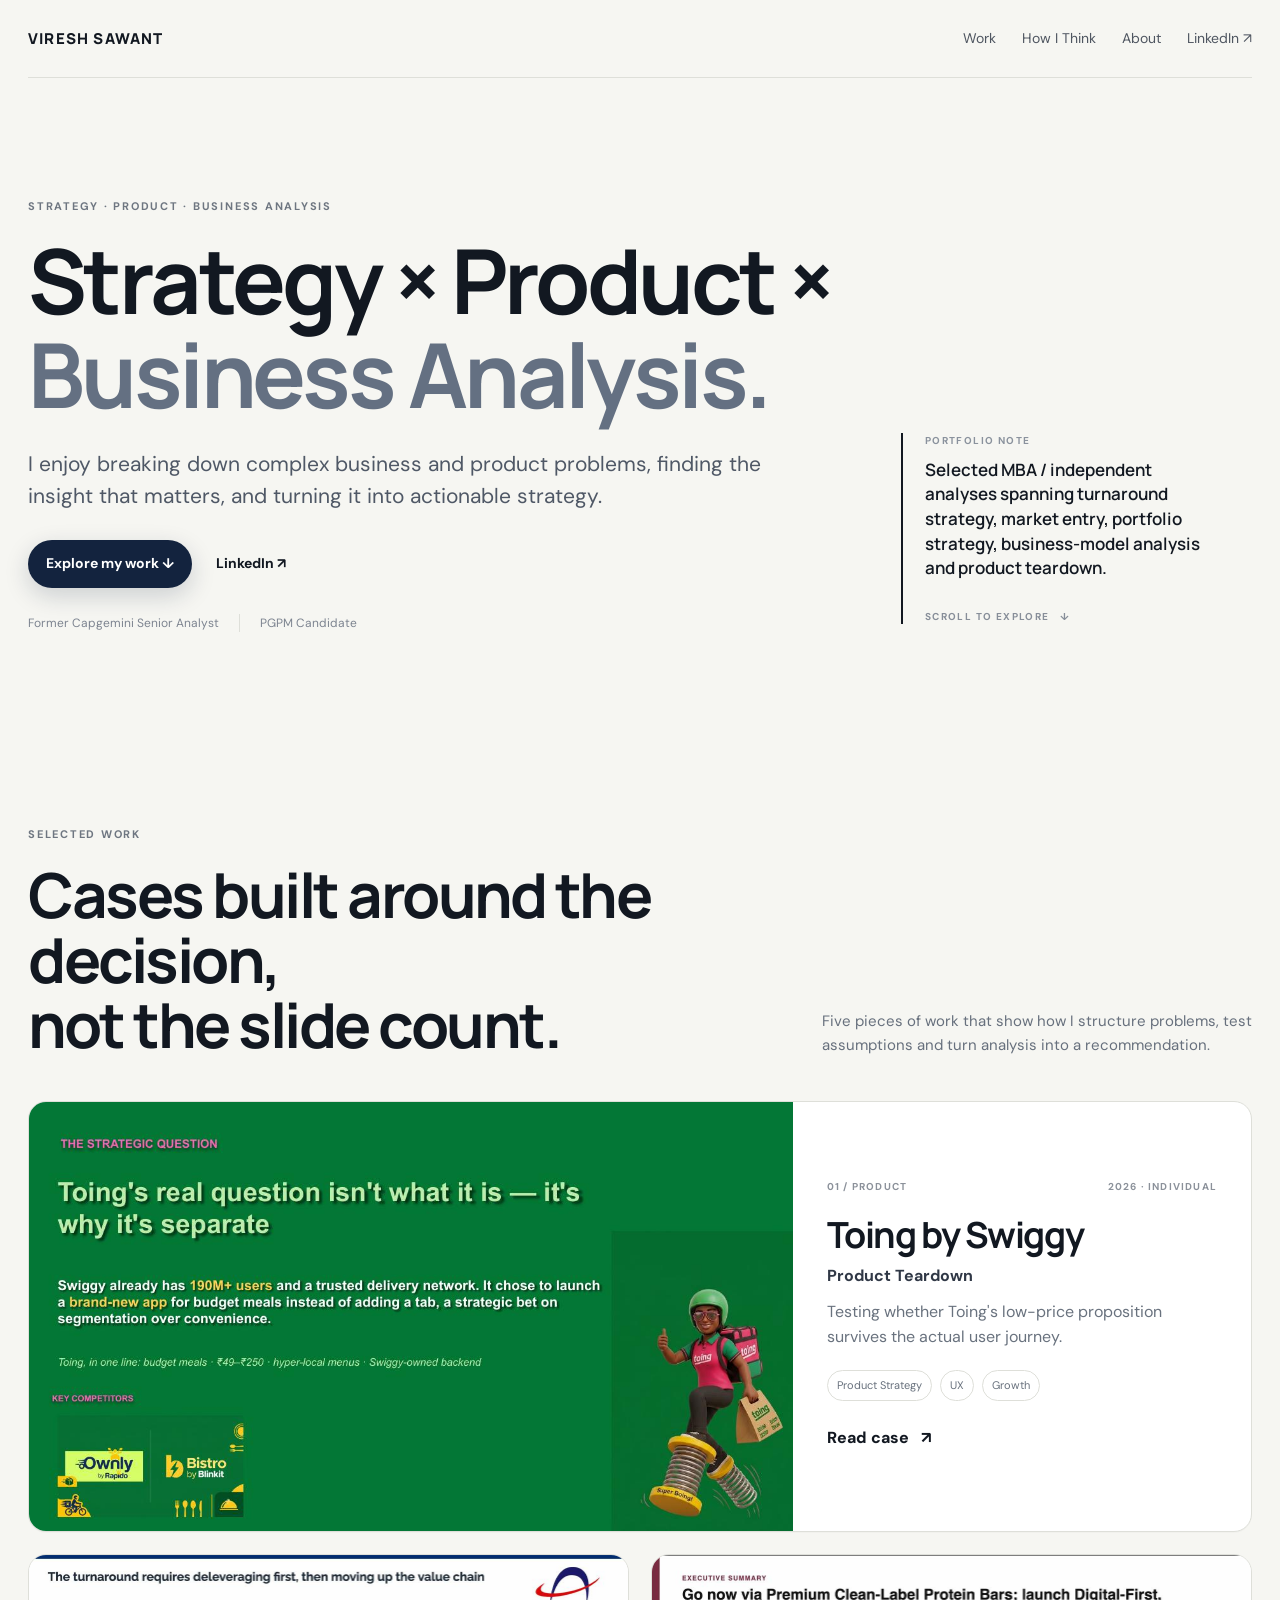
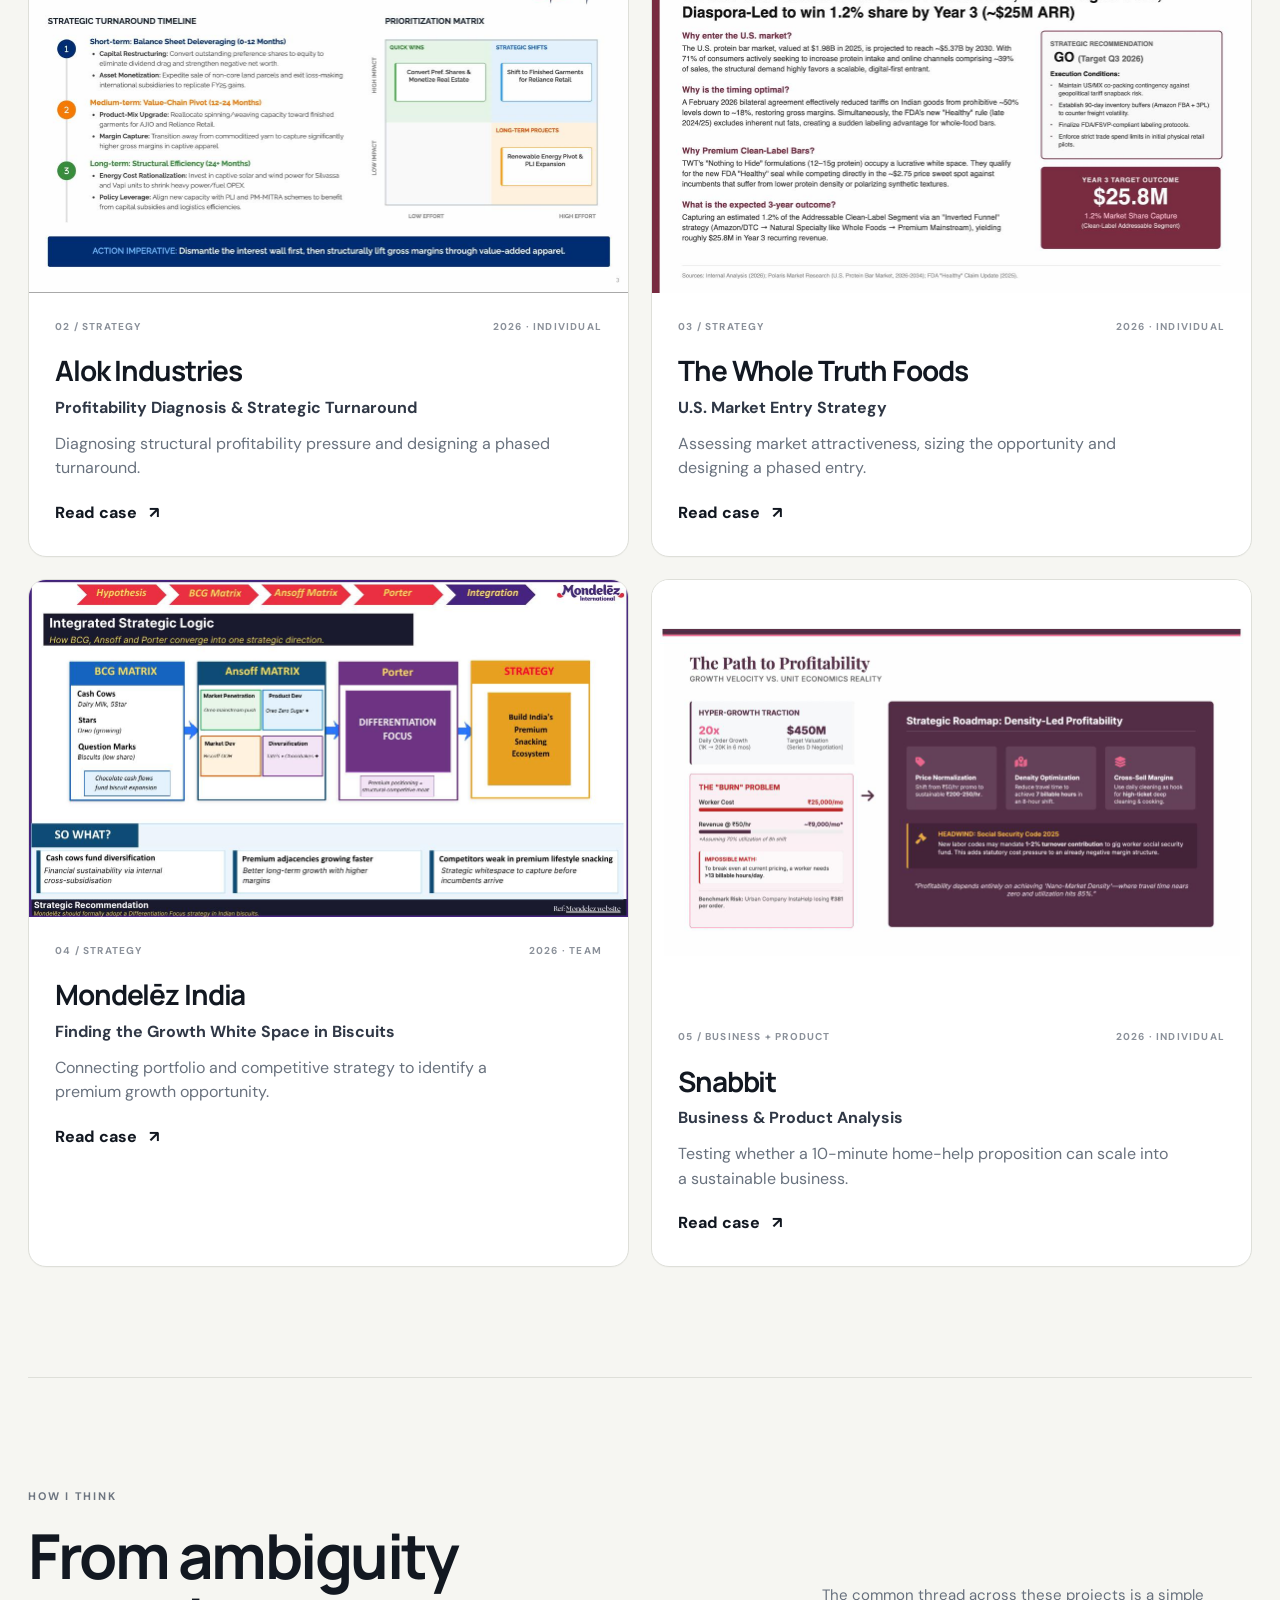
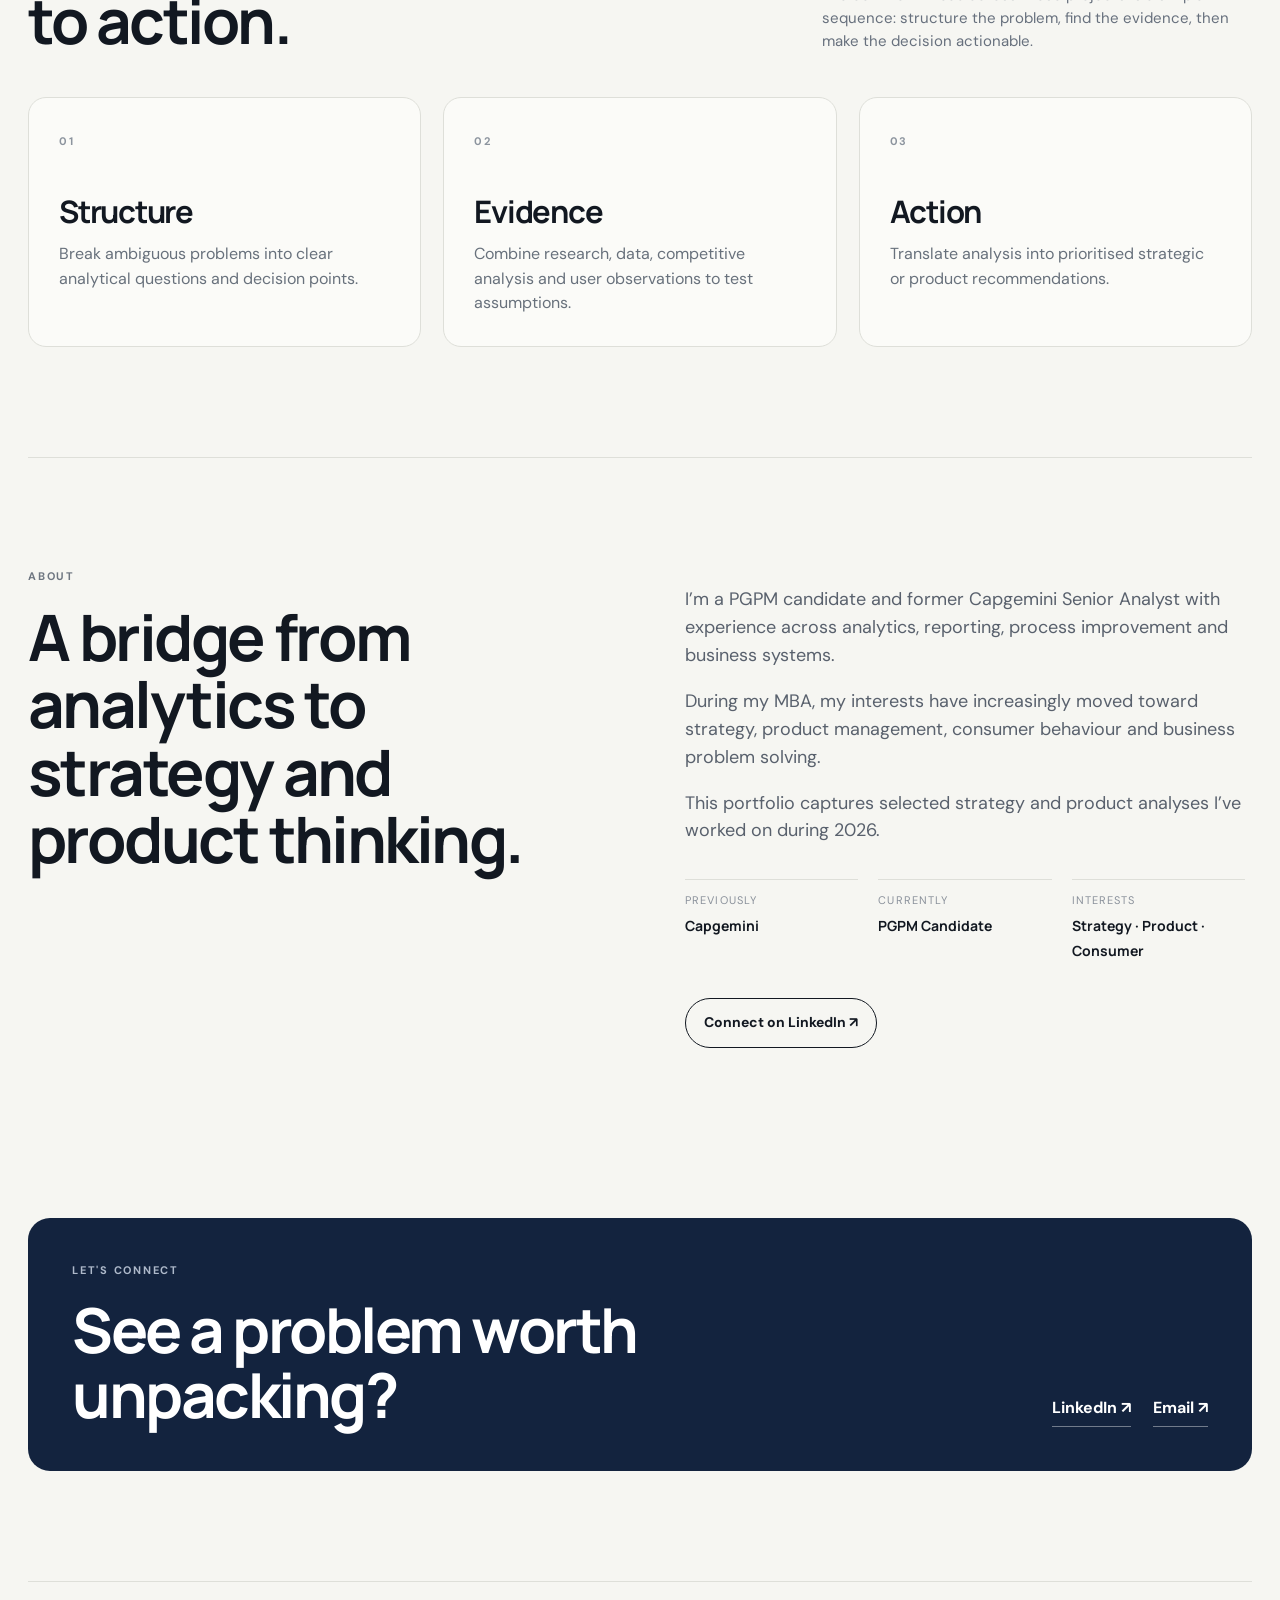
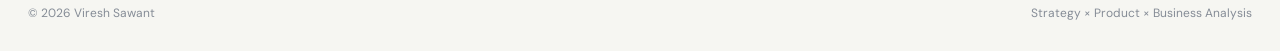
==== index.html @ a6299084 "Add files via upload Add portfolio website" ====
<!doctype html>
<html lang="en">
<head>
  <meta charset="utf-8" />
  <meta name="viewport" content="width=device-width, initial-scale=1" />
  <meta name="description" content="Strategy, product and business analysis portfolio of Viresh Sawant — former Capgemini Senior Analyst and PGPM candidate." />
  <meta name="theme-color" content="#101827" />
  <title>Viresh Sawant | Strategy × Product</title>
  <link rel="preconnect" href="https://fonts.googleapis.com">
  <link rel="preconnect" href="https://fonts.gstatic.com" crossorigin>
  <link href="https://fonts.googleapis.com/css2?family=DM+Sans:wght@400;500;600;700&family=Manrope:wght@500;600;700;800&display=swap" rel="stylesheet">
  <link rel="stylesheet" href="style.css" />
</head>
<body>
  <div class="site-shell">
    <header class="nav">
      <a class="brand" href="#top" aria-label="Viresh Sawant home">VIRESH SAWANT</a>
      <nav class="nav-links" aria-label="Primary navigation">
        <a href="#work">Work</a>
        <a href="#approach">How I Think</a>
        <a href="#about">About</a>
        <a href="https://www.linkedin.com/in/vireshsawant01/" target="_blank" rel="noreferrer">LinkedIn ↗</a>
      </nav>
      <button class="nav-menu" aria-label="Open menu" aria-expanded="false">☰</button>
    </header>

    <main id="top">
      <section class="hero section">
        <div class="hero-copy reveal">
          <p class="eyebrow">STRATEGY · PRODUCT · BUSINESS ANALYSIS</p>
          <h1>Strategy × Product ×<br><span>Business Analysis.</span></h1>
          <p class="lede">I enjoy breaking down complex business and product problems, finding the insight that matters, and turning it into actionable strategy.</p>
          <div class="hero-actions">
            <a class="btn btn-primary" href="#work">Explore my work ↓</a>
            <a class="text-link" href="https://www.linkedin.com/in/vireshsawant01/" target="_blank" rel="noreferrer">LinkedIn ↗</a>
          </div>
          <div class="hero-meta">
            <span>Former Capgemini Senior Analyst</span>
            <span>PGPM Candidate</span>
          </div>
        </div>
        <div class="hero-note reveal">
          <div class="note-label">PORTFOLIO NOTE</div>
          <p>Selected MBA / independent analyses spanning turnaround strategy, market entry, portfolio strategy, business-model analysis and product teardown.</p>
          <div class="scroll-cue">SCROLL TO EXPLORE <span>↓</span></div>
        </div>
      </section>

      <section id="work" class="section work-section">
        <div class="section-head reveal">
          <div>
            <p class="eyebrow">SELECTED WORK</p>
            <h2>Cases built around the decision,<br>not the slide count.</h2>
          </div>
          <p class="section-intro">Five pieces of work that show how I structure problems, test assumptions and turn analysis into a recommendation.</p>
        </div>

        <div class="featured-card project-card reveal" data-project="toing">
          <div class="project-image-wrap accent-green">
            <img src="assets/toing-2.jpg" alt="Toing by Swiggy strategic question slide" loading="lazy" />
          </div>
          <div class="project-info">
            <div class="project-topline"><span>01 / PRODUCT</span><span>2026 · INDIVIDUAL</span></div>
            <h3>Toing by Swiggy</h3>
            <p class="project-title">Product Teardown</p>
            <p class="project-desc">Testing whether Toing's low-price proposition survives the actual user journey.</p>
            <div class="chips"><span>Product Strategy</span><span>UX</span><span>Growth</span></div>
            <button class="arrow-link project-open">Read case <span>↗</span></button>
          </div>
        </div>

        <div class="project-grid">
          <article class="project-card reveal" data-project="alok">
            <div class="project-image-wrap accent-blue"><img src="assets/alok-turnaround-4.jpg" alt="Alok Industries turnaround roadmap" loading="lazy" /></div>
            <div class="project-info compact">
              <div class="project-topline"><span>02 / STRATEGY</span><span>2026 · INDIVIDUAL</span></div>
              <h3>Alok Industries</h3>
              <p class="project-title">Profitability Diagnosis &amp; Strategic Turnaround</p>
              <p class="project-desc">Diagnosing structural profitability pressure and designing a phased turnaround.</p>
              <button class="arrow-link project-open">Read case <span>↗</span></button>
            </div>
          </article>

          <article class="project-card reveal" data-project="twt">
            <div class="project-image-wrap accent-burgundy"><img src="assets/twt-exec-2.jpg" alt="The Whole Truth Foods U.S. market entry executive summary" loading="lazy" /></div>
            <div class="project-info compact">
              <div class="project-topline"><span>03 / STRATEGY</span><span>2026 · INDIVIDUAL</span></div>
              <h3>The Whole Truth Foods</h3>
              <p class="project-title">U.S. Market Entry Strategy</p>
              <p class="project-desc">Assessing market attractiveness, sizing the opportunity and designing a phased entry.</p>
              <button class="arrow-link project-open">Read case <span>↗</span></button>
            </div>
          </article>

          <article class="project-card reveal" data-project="mondelez">
            <div class="project-image-wrap accent-purple"><img src="assets/mondelez-6.jpg" alt="Mondelēz India integrated strategic logic" loading="lazy" /></div>
            <div class="project-info compact">
              <div class="project-topline"><span>04 / STRATEGY</span><span>2026 · TEAM</span></div>
              <h3>Mondelēz India</h3>
              <p class="project-title">Finding the Growth White Space in Biscuits</p>
              <p class="project-desc">Connecting portfolio and competitive strategy to identify a premium growth opportunity.</p>
              <button class="arrow-link project-open">Read case <span>↗</span></button>
            </div>
          </article>

          <article class="project-card reveal" data-project="snabbit">
            <div class="project-image-wrap accent-plum"><img src="assets/snabbit-7.jpg" alt="Snabbit path to profitability" loading="lazy" /></div>
            <div class="project-info compact">
              <div class="project-topline"><span>05 / BUSINESS + PRODUCT</span><span>2026 · INDIVIDUAL</span></div>
              <h3>Snabbit</h3>
              <p class="project-title">Business &amp; Product Analysis</p>
              <p class="project-desc">Testing whether a 10-minute home-help proposition can scale into a sustainable business.</p>
              <button class="arrow-link project-open">Read case <span>↗</span></button>
            </div>
          </article>
        </div>
      </section>

      <section id="approach" class="section approach-section">
        <div class="section-head reveal">
          <div>
            <p class="eyebrow">HOW I THINK</p>
            <h2>From ambiguity<br>to action.</h2>
          </div>
          <p class="section-intro">The common thread across these projects is a simple sequence: structure the problem, find the evidence, then make the decision actionable.</p>
        </div>
        <div class="approach-grid">
          <div class="approach-card reveal"><span>01</span><h3>Structure</h3><p>Break ambiguous problems into clear analytical questions and decision points.</p></div>
          <div class="approach-card reveal"><span>02</span><h3>Evidence</h3><p>Combine research, data, competitive analysis and user observations to test assumptions.</p></div>
          <div class="approach-card reveal"><span>03</span><h3>Action</h3><p>Translate analysis into prioritised strategic or product recommendations.</p></div>
        </div>
      </section>

      <section id="about" class="section about-section">
        <div class="about-grid">
          <div class="about-title reveal"><p class="eyebrow">ABOUT</p><h2>A bridge from analytics to strategy and product thinking.</h2></div>
          <div class="about-copy reveal">
            <p>I’m a PGPM candidate and former Capgemini Senior Analyst with experience across analytics, reporting, process improvement and business systems.</p>
            <p>During my MBA, my interests have increasingly moved toward strategy, product management, consumer behaviour and business problem solving.</p>
            <p>This portfolio captures selected strategy and product analyses I’ve worked on during 2026.</p>
            <div class="about-facts">
              <div><span>Previously</span><strong>Capgemini</strong></div>
              <div><span>Currently</span><strong>PGPM Candidate</strong></div>
              <div><span>Interests</span><strong>Strategy · Product · Consumer</strong></div>
            </div>
            <a class="btn btn-outline" href="https://www.linkedin.com/in/vireshsawant01/" target="_blank" rel="noreferrer">Connect on LinkedIn ↗</a>
          </div>
        </div>
      </section>

      <section class="section contact-section">
        <div class="contact-panel reveal">
          <div>
            <p class="eyebrow">LET'S CONNECT</p>
            <h2>See a problem worth unpacking?</h2>
          </div>
          <div class="contact-links">
            <a href="https://www.linkedin.com/in/vireshsawant01/" target="_blank" rel="noreferrer">LinkedIn ↗</a>
            <a href="mailto:vireshsawant01@gmail.com">Email ↗</a>
          </div>
        </div>
      </section>
    </main>

    <footer class="footer">
      <div>© 2026 Viresh Sawant</div>
      <div>Strategy × Product × Business Analysis</div>
    </footer>
  </div>

  <div class="modal" id="case-modal" aria-hidden="true">
    <div class="modal-backdrop"></div>
    <div class="modal-panel" role="dialog" aria-modal="true" aria-labelledby="modal-title">
      <button class="modal-close" aria-label="Close case study">×</button>
      <div id="modal-content"></div>
    </div>
  </div>

  <script src="script.js"></script>
</body>
</html>
---- style.css ----
:root{
  --bg:#f6f6f2;
  --ink:#121821;
  --muted:#6b7280;
  --line:#dedfd9;
  --card:#ffffff;
  --navy:#13233e;
  --green:#087a43;
  --blue:#163e78;
  --burgundy:#76263e;
  --purple:#5a3c86;
  --plum:#5c2c48;
  --shadow:0 16px 40px rgba(17,24,39,.08);
}
*{box-sizing:border-box}
html{scroll-behavior:smooth}
body{margin:0;background:var(--bg);color:var(--ink);font-family:'DM Sans',system-ui,sans-serif;line-height:1.55}
body.modal-open{overflow:hidden}
a{color:inherit;text-decoration:none}
button{font:inherit}
.site-shell{max-width:1320px;margin:0 auto;padding:0 28px}
.nav{height:78px;display:flex;align-items:center;justify-content:space-between;border-bottom:1px solid var(--line);position:sticky;top:0;background:rgba(246,246,242,.94);backdrop-filter:blur(12px);z-index:20}
.brand{font:800 15px/1 'Manrope',sans-serif;letter-spacing:.08em}
.nav-links{display:flex;gap:26px;font-size:14px;color:#4f5661}
.nav-links a:hover{color:var(--ink)}
.nav-menu{display:none;border:0;background:transparent;font-size:24px}
.section{padding:110px 0}
.hero{min-height:620px;display:grid;grid-template-columns:1.6fr .7fr;gap:70px;align-items:end;padding-top:120px}
.eyebrow{font-size:11px;font-weight:700;letter-spacing:.16em;color:#6e7681;margin:0 0 18px}
h1,h2,h3{font-family:'Manrope',sans-serif;letter-spacing:-.04em;line-height:1.05;margin:0}
h1{font-size:clamp(52px,7vw,96px);max-width:980px}
h1 span{color:#647082}
.lede{font-size:21px;line-height:1.5;max-width:760px;margin:28px 0 28px;color:#4f5866}
.hero-actions{display:flex;align-items:center;gap:24px}
.btn{display:inline-flex;align-items:center;justify-content:center;padding:13px 18px;border-radius:999px;font-weight:700;font-size:14px;transition:transform .2s ease,box-shadow .2s ease,background .2s ease}
.btn:hover{transform:translateY(-2px)}
.btn-primary{background:var(--navy);color:#fff;box-shadow:0 8px 24px rgba(19,35,62,.18)}
.btn-outline{border:1px solid var(--ink);background:transparent}
.text-link{font-weight:700;font-size:14px}
.hero-meta{display:flex;gap:20px;flex-wrap:wrap;margin-top:26px;font-size:12px;color:#7d8490}
.hero-meta span{padding-right:20px;border-right:1px solid var(--line)}
.hero-meta span:last-child{border-right:0}
.hero-note{border-left:2px solid var(--ink);padding-left:22px;align-self:end;max-width:310px;margin-bottom:8px}
.note-label{font-size:10px;letter-spacing:.14em;font-weight:700;color:#8a929d}
.hero-note p{font-family:'Manrope',sans-serif;font-weight:600;font-size:17px;line-height:1.45;margin:9px 0 28px}
.scroll-cue{font-size:10px;letter-spacing:.14em;color:#878e99;font-weight:700}
.scroll-cue span{margin-left:7px}
.section-head{display:flex;align-items:flex-end;justify-content:space-between;gap:60px;margin-bottom:44px}
.section-head h2{font-size:clamp(38px,5vw,62px)}
.section-intro{max-width:430px;color:#67707d;margin:0;font-size:15px}
.project-card{background:var(--card);border:1px solid var(--line);border-radius:18px;overflow:hidden;box-shadow:0 1px 0 rgba(0,0,0,.02);transition:transform .25s ease,box-shadow .25s ease,border-color .25s ease;cursor:pointer}
.project-card:hover{transform:translateY(-5px);box-shadow:var(--shadow);border-color:#ccd0cb}
.featured-card{display:grid;grid-template-columns:1.25fr .75fr;margin-bottom:22px}
.project-image-wrap{min-height:360px;background:#ddd;overflow:hidden}
.project-image-wrap img{width:100%;height:100%;object-fit:cover;display:block;transition:transform .5s ease}
.project-card:hover img{transform:scale(1.015)}
.accent-green{background:#087a43}.accent-blue{background:#163e78}.accent-burgundy{background:#76263e}.accent-purple{background:#5a3c86}.accent-plum{background:#5c2c48}
.project-info{padding:34px 34px 38px;display:flex;flex-direction:column;justify-content:center}
.project-info.compact{padding:26px 26px 30px}
.project-topline{display:flex;justify-content:space-between;gap:12px;color:#8b919a;font-size:10px;font-weight:700;letter-spacing:.12em;margin-bottom:22px}
.project-info h3{font-size:36px}
.project-title{font-weight:700;margin:10px 0 11px;color:#303846}
.project-desc{color:#69727e;margin:0 0 20px;max-width:500px}
.chips{display:flex;flex-wrap:wrap;gap:8px;margin-bottom:25px}
.chips span{font-size:11px;border:1px solid var(--line);border-radius:999px;padding:6px 9px;color:#68717d}
.arrow-link{align-self:flex-start;border:0;background:none;padding:0;font-weight:800;cursor:pointer;color:var(--ink)}
.arrow-link span{margin-left:8px}
.project-grid{display:grid;grid-template-columns:1fr 1fr;gap:22px}
.project-grid .project-image-wrap{min-height:300px}
.project-grid h3{font-size:28px}
.work-section{padding-top:84px}
.approach-section{border-top:1px solid var(--line)}
.approach-grid{display:grid;grid-template-columns:repeat(3,1fr);gap:22px}
.approach-card{background:#fbfbf8;border:1px solid var(--line);border-radius:18px;padding:30px;min-height:230px}
.approach-card span{font-size:11px;font-weight:700;color:#8c949e;letter-spacing:.14em}
.approach-card h3{font-size:31px;margin:42px 0 14px}
.approach-card p{color:#68717c;margin:0}
.about-section{border-top:1px solid var(--line)}
.about-grid{display:grid;grid-template-columns:1fr 1fr;gap:90px}
.about-title h2{font-size:clamp(42px,5vw,64px);max-width:550px}
.about-copy{max-width:560px}
.about-copy p{font-size:18px;color:#59616d;max-width:560px}
.about-facts{display:grid;grid-template-columns:repeat(3,1fr);gap:20px;margin:34px 0}
.about-facts div{border-top:1px solid var(--line);padding-top:12px}
.about-facts span{display:block;font-size:11px;color:#8a919b;text-transform:uppercase;letter-spacing:.1em;margin-bottom:5px}
.about-facts strong{font-family:'Manrope',sans-serif;font-size:14px}
.contact-section{padding-top:60px}
.contact-panel{background:var(--navy);color:#fff;border-radius:22px;padding:44px;display:flex;align-items:end;justify-content:space-between;gap:40px}
.contact-panel .eyebrow{color:#aeb9ca}
.contact-panel h2{font-size:clamp(38px,5vw,62px);max-width:680px}
.contact-links{display:flex;gap:22px;white-space:nowrap;font-weight:700}
.contact-links a{padding-bottom:5px;border-bottom:1px solid rgba(255,255,255,.4)}
.footer{border-top:1px solid var(--line);padding:22px 0 28px;display:flex;justify-content:space-between;color:#858c96;font-size:12px}
.modal{position:fixed;inset:0;z-index:100;display:none}
.modal.is-open{display:block}
.modal-backdrop{position:absolute;inset:0;background:rgba(8,12,18,.64);backdrop-filter:blur(5px)}
.modal-panel{position:relative;width:min(1000px,calc(100vw - 30px));height:min(94vh,980px);margin:3vh auto;background:var(--bg);border-radius:22px;overflow:auto;box-shadow:0 40px 100px rgba(0,0,0,.3)}
.modal-close{position:sticky;top:14px;float:right;margin:14px 16px 0 0;width:40px;height:40px;border-radius:50%;border:1px solid var(--line);background:rgba(255,255,255,.9);cursor:pointer;font-size:26px;z-index:2}
.case-wrap{padding:52px 54px 70px}
.case-kicker{font-size:10px;letter-spacing:.15em;color:#7e8590;font-weight:700}
.case-title{font-size:clamp(46px,7vw,82px);margin:10px 0 12px}
.case-subtitle{font-size:20px;font-weight:700;color:#434b56;margin:0 0 26px}
.case-thesis{font-family:'Manrope',sans-serif;font-weight:700;font-size:22px;line-height:1.4;max-width:820px;border-left:3px solid var(--case-accent,#13233e);padding-left:18px}
.case-meta{display:flex;flex-wrap:wrap;gap:10px;margin:28px 0 42px}
.case-meta span{font-size:11px;color:#717985;border:1px solid var(--line);padding:7px 10px;border-radius:999px;background:#fff}
.case-section{margin-top:52px}
.case-section h4{font-size:11px;letter-spacing:.13em;text-transform:uppercase;color:#777f89;margin:0 0 16px}
.case-section h5{font-family:'Manrope',sans-serif;font-size:20px;margin:0 0 8px}
.case-section p{color:#59626e;margin:0 0 12px}
.approach-flow{display:flex;flex-wrap:wrap;align-items:center;gap:8px;margin-top:16px}
.approach-flow span{background:#fff;border:1px solid var(--line);padding:9px 12px;border-radius:10px;font-size:12px;font-weight:700}
.approach-flow b{color:#9aa0a8}
.insights{display:grid;grid-template-columns:repeat(3,1fr);gap:14px}
.insight{background:#fff;border:1px solid var(--line);padding:22px;border-radius:14px}
.insight .num{font-size:10px;letter-spacing:.12em;color:var(--case-accent,#13233e);font-weight:800}
.insight h5{margin-top:26px}
.recommendation{background:#101827;color:#fff;border-radius:16px;padding:26px 28px;margin-top:18px}
.recommendation p{color:#c8cfda;margin:8px 0 0;font-size:18px}
.recommendation strong{color:#fff}
.visual-grid{display:grid;grid-template-columns:1fr 1fr;gap:14px;margin-top:20px}
.visual-grid img{width:100%;display:block;border-radius:12px;border:1px solid var(--line);background:#fff}
.visual-grid img:first-child{grid-column:1/-1}
.deck-box{margin-top:24px;background:#fff;border:1px solid var(--line);border-radius:16px;padding:24px;display:flex;align-items:center;justify-content:space-between;gap:18px}
.deck-box h5{margin:0 0 6px}
.deck-box p{margin:0;color:#717985;font-size:13px}
.deck-actions{display:flex;flex-wrap:wrap;gap:10px}
.deck-btn{display:inline-flex;align-items:center;justify-content:center;padding:11px 14px;border-radius:10px;background:var(--navy);color:#fff;font-size:12px;font-weight:800}
.deck-btn.secondary{background:#fff;color:var(--navy);border:1px solid var(--line)}
.small-note{font-size:11px;color:#8c939d;margin-top:12px}
.reveal{opacity:0;transform:translateY(16px);transition:opacity .65s ease,transform .65s ease}
.reveal.visible{opacity:1;transform:none}
@media (max-width:900px){
  .site-shell{padding:0 18px}
  .nav{height:70px}
  .nav-links{position:absolute;top:70px;left:0;right:0;display:none;flex-direction:column;gap:0;background:rgba(246,246,242,.98);border-bottom:1px solid var(--line);padding:10px 18px}
  .nav-links.open{display:flex}
  .nav-links a{padding:12px 0}
  .nav-menu{display:block}
  .hero{grid-template-columns:1fr;gap:48px;min-height:auto;padding-top:92px}
  .hero-note{max-width:none}
  .section{padding:82px 0}
  .section-head{display:block}
  .section-intro{margin-top:22px}
  .featured-card{grid-template-columns:1fr}
  .featured-card .project-image-wrap{min-height:280px}
  .project-grid{grid-template-columns:1fr}
  .approach-grid{grid-template-columns:1fr}
  .about-grid{grid-template-columns:1fr;gap:36px}
  .about-facts{grid-template-columns:1fr}
  .contact-panel{display:block}
  .contact-links{margin-top:26px;flex-wrap:wrap}
  .case-wrap{padding:42px 22px 60px}
  .insights{grid-template-columns:1fr}
  .visual-grid{grid-template-columns:1fr}
  .visual-grid img:first-child{grid-column:auto}
  .deck-box{display:block}
  .deck-actions{margin-top:18px}
}
@media (max-width:560px){
  h1{font-size:52px}
  .lede{font-size:18px}
  .hero-meta{gap:10px}
  .hero-meta span{border-right:0;padding-right:0}
  .project-topline{display:block}
  .project-topline span{display:block;margin-bottom:5px}
  .project-info{padding:26px}
  .contact-panel{padding:30px 24px}
  .footer{display:block}
  .footer div:last-child{margin-top:6px}
}
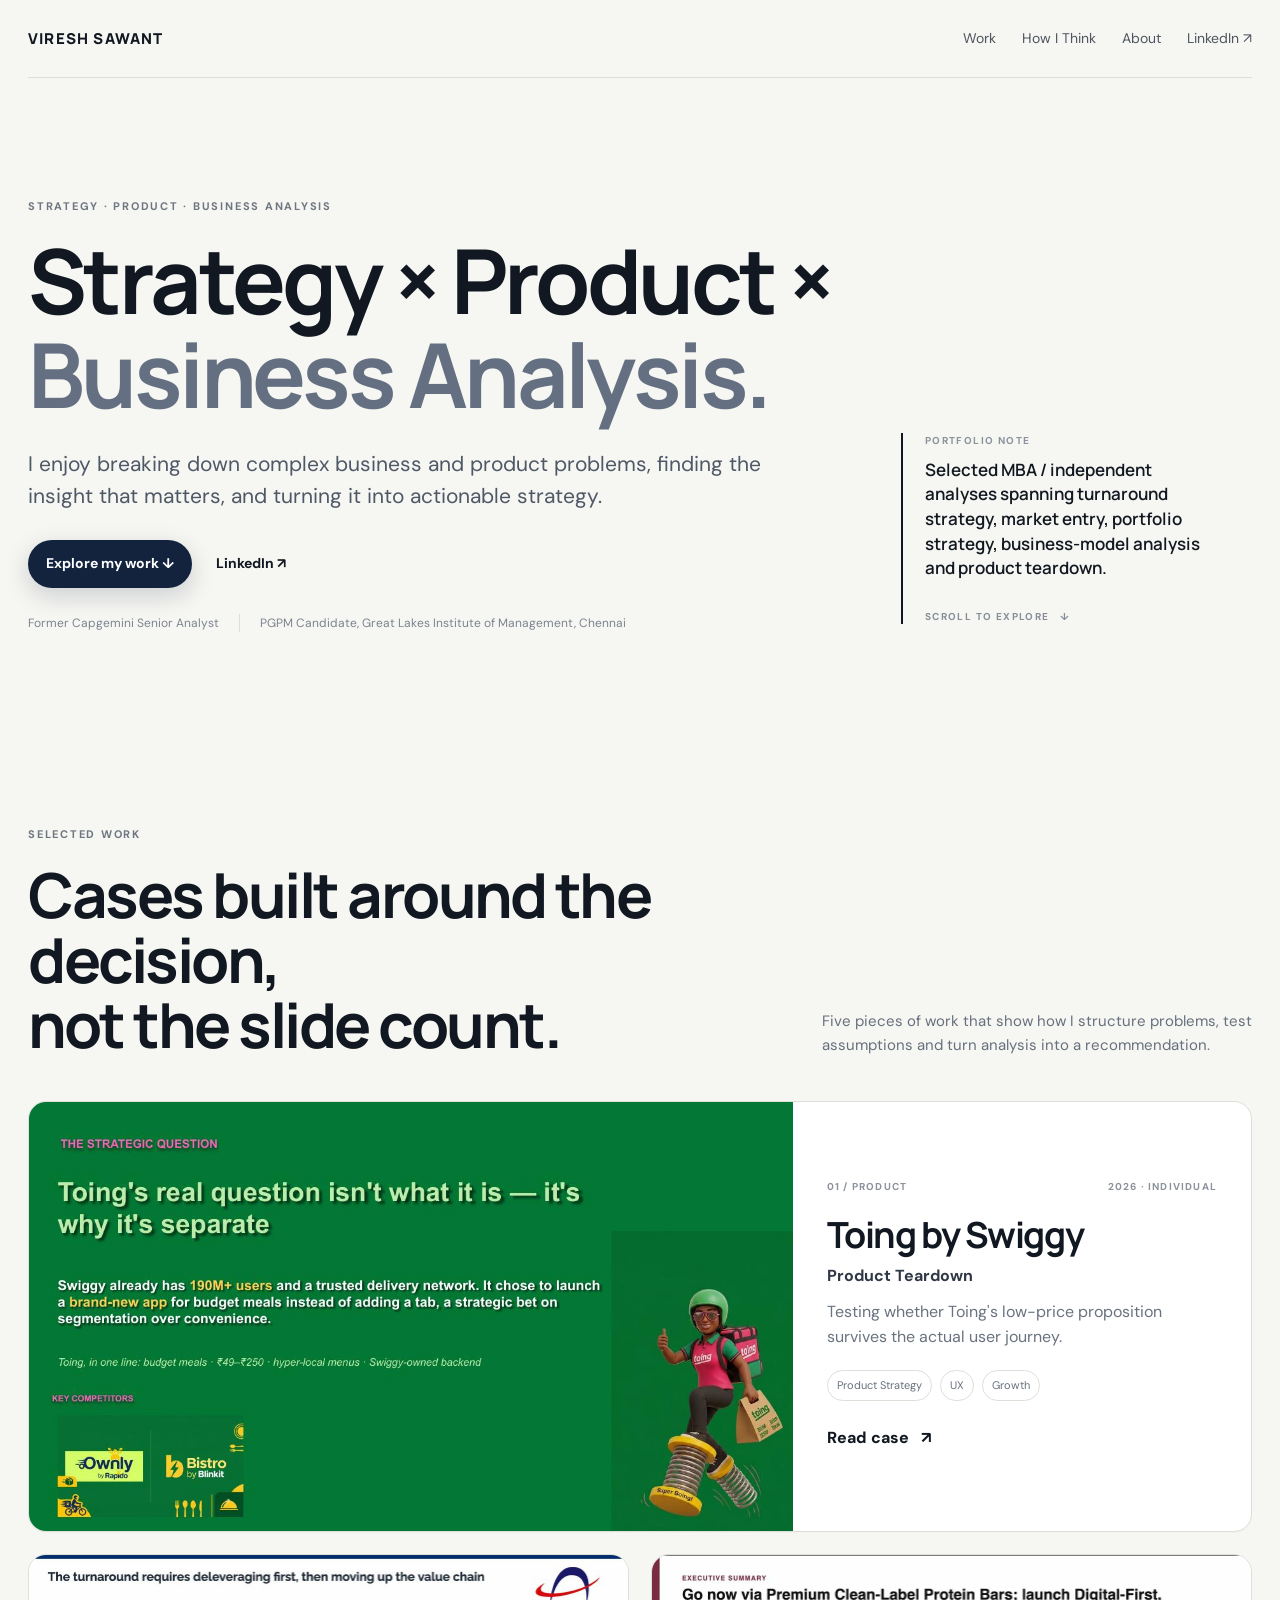
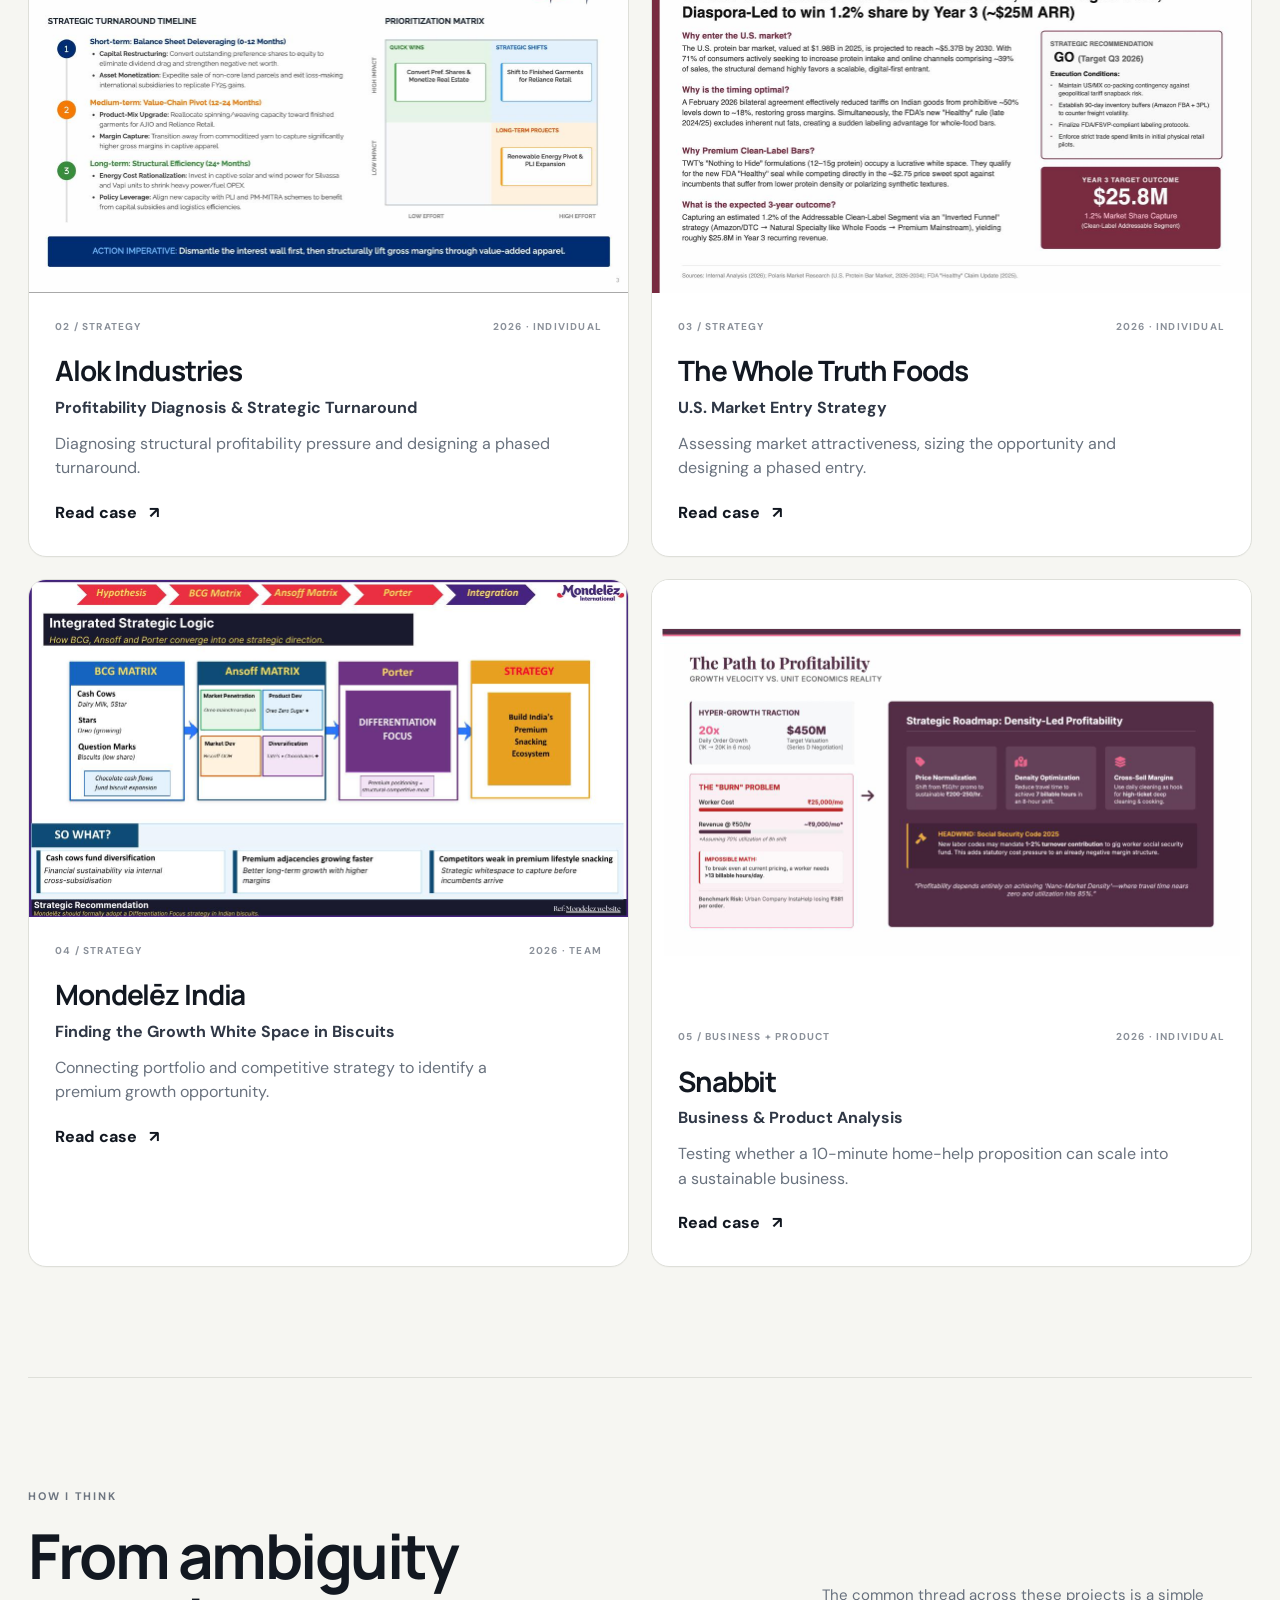
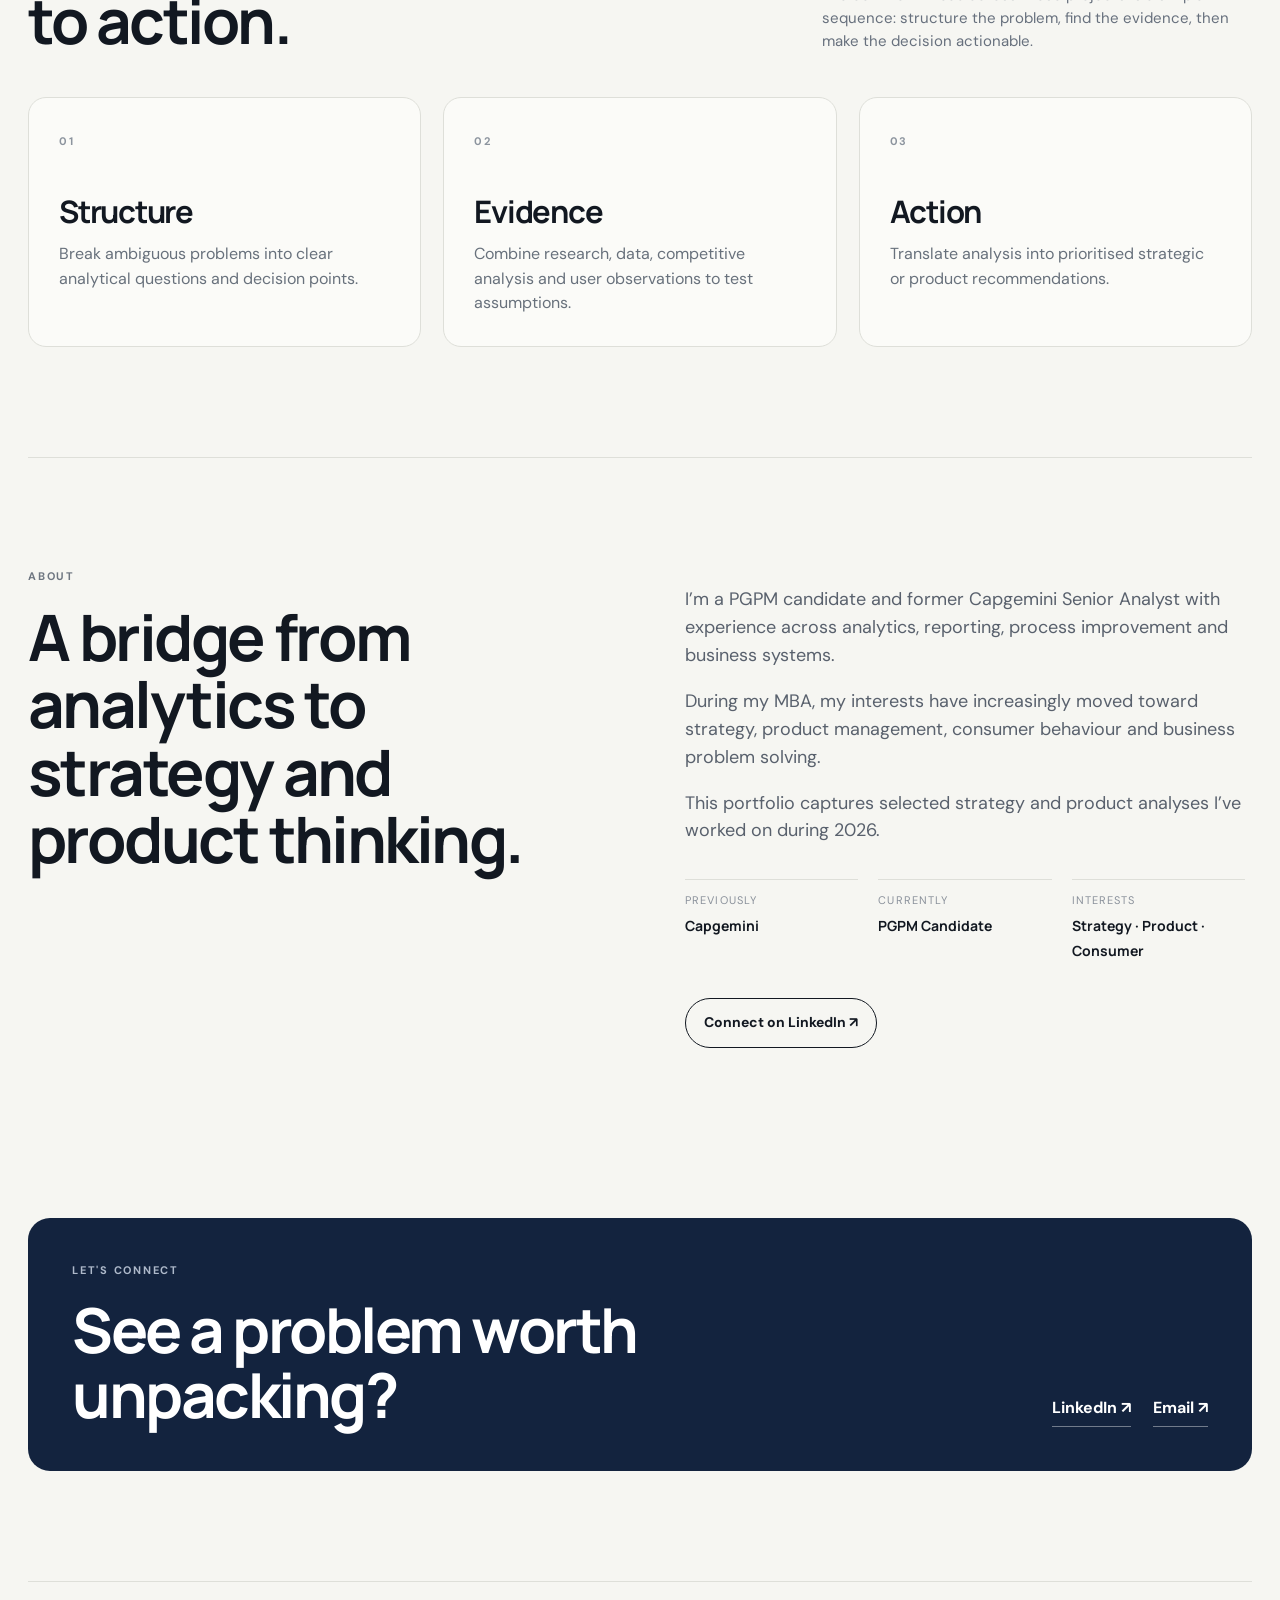
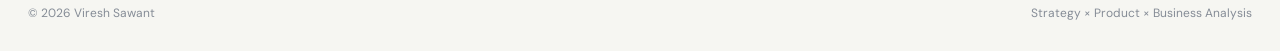
==== commit bc3b436d: "Update index.html" ====
--- a/index.html
+++ b/index.html
@@ -36,7 +36,7 @@
           </div>
           <div class="hero-meta">
             <span>Former Capgemini Senior Analyst</span>
-            <span>PGPM Candidate</span>
+            <span>PGPM Candidate, Great Lakes Institute of Management, Chennai</span>
           </div>
         </div>
         <div class="hero-note reveal">
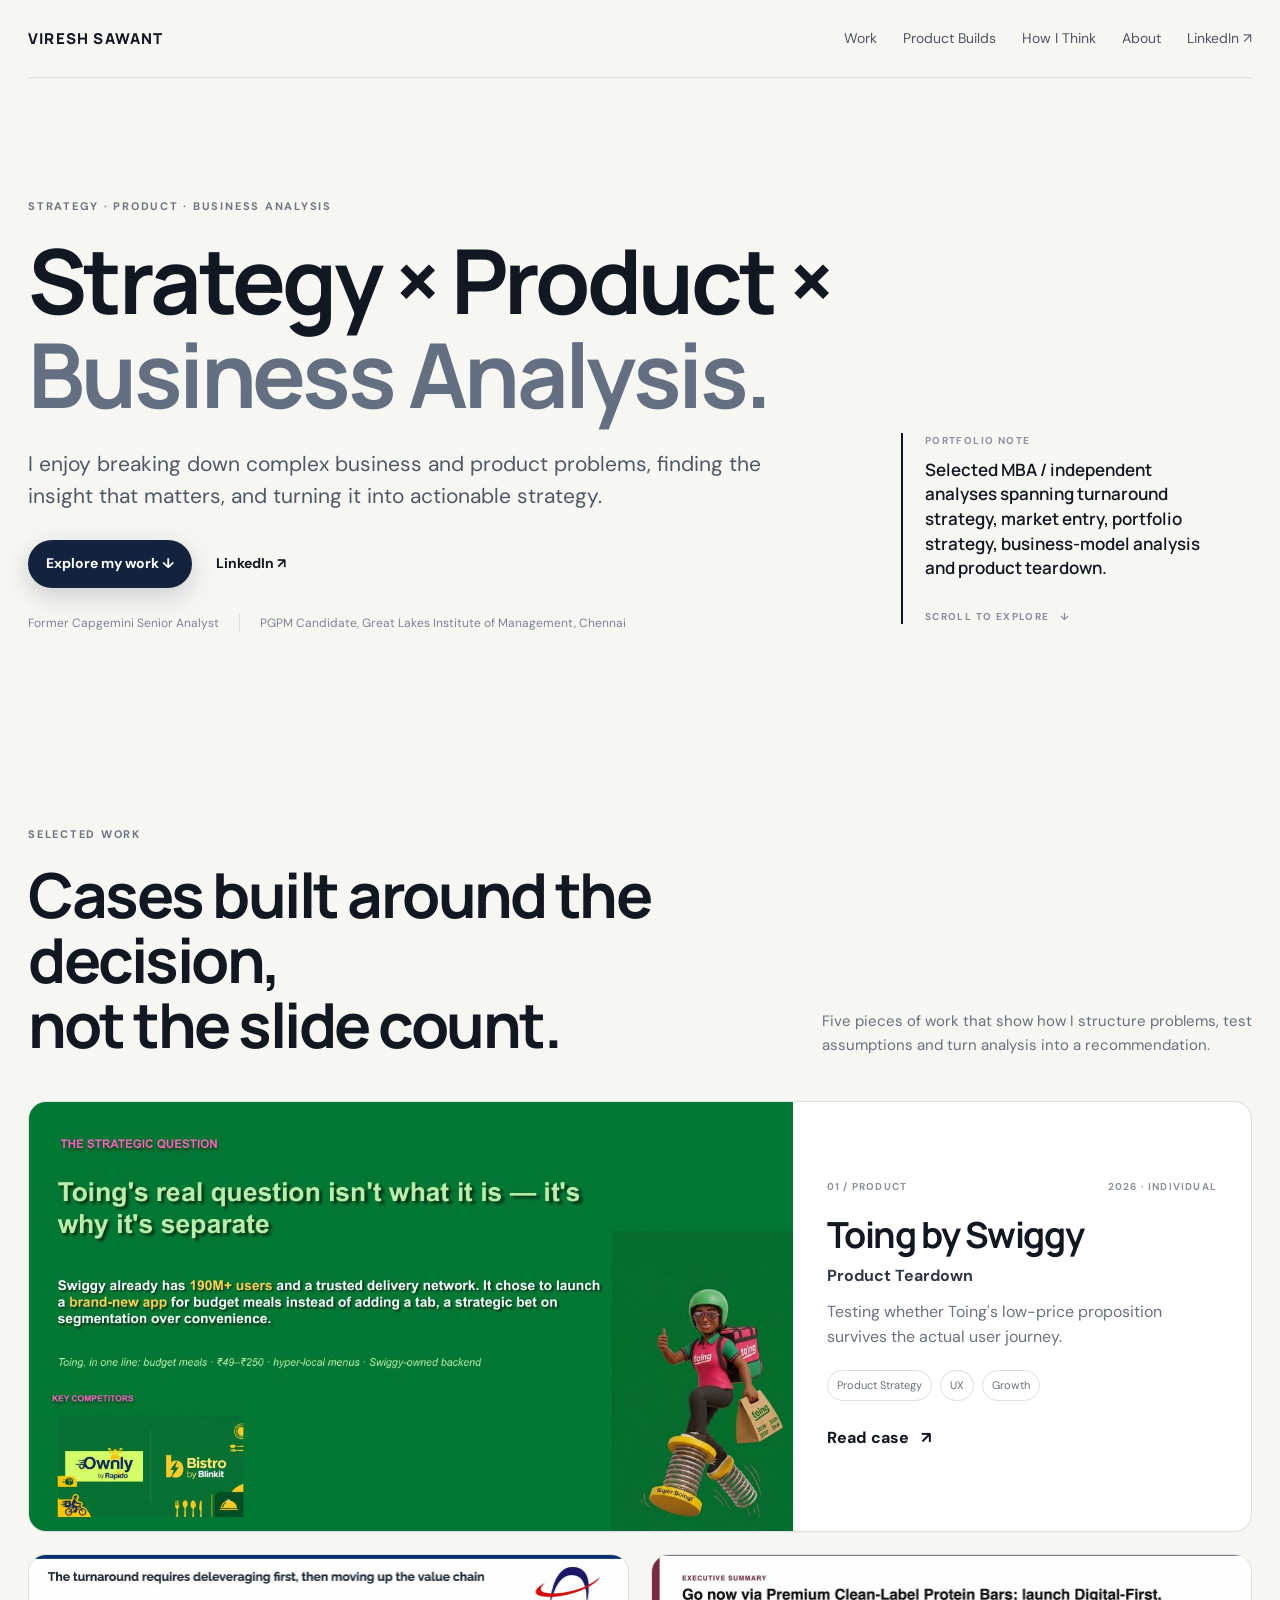
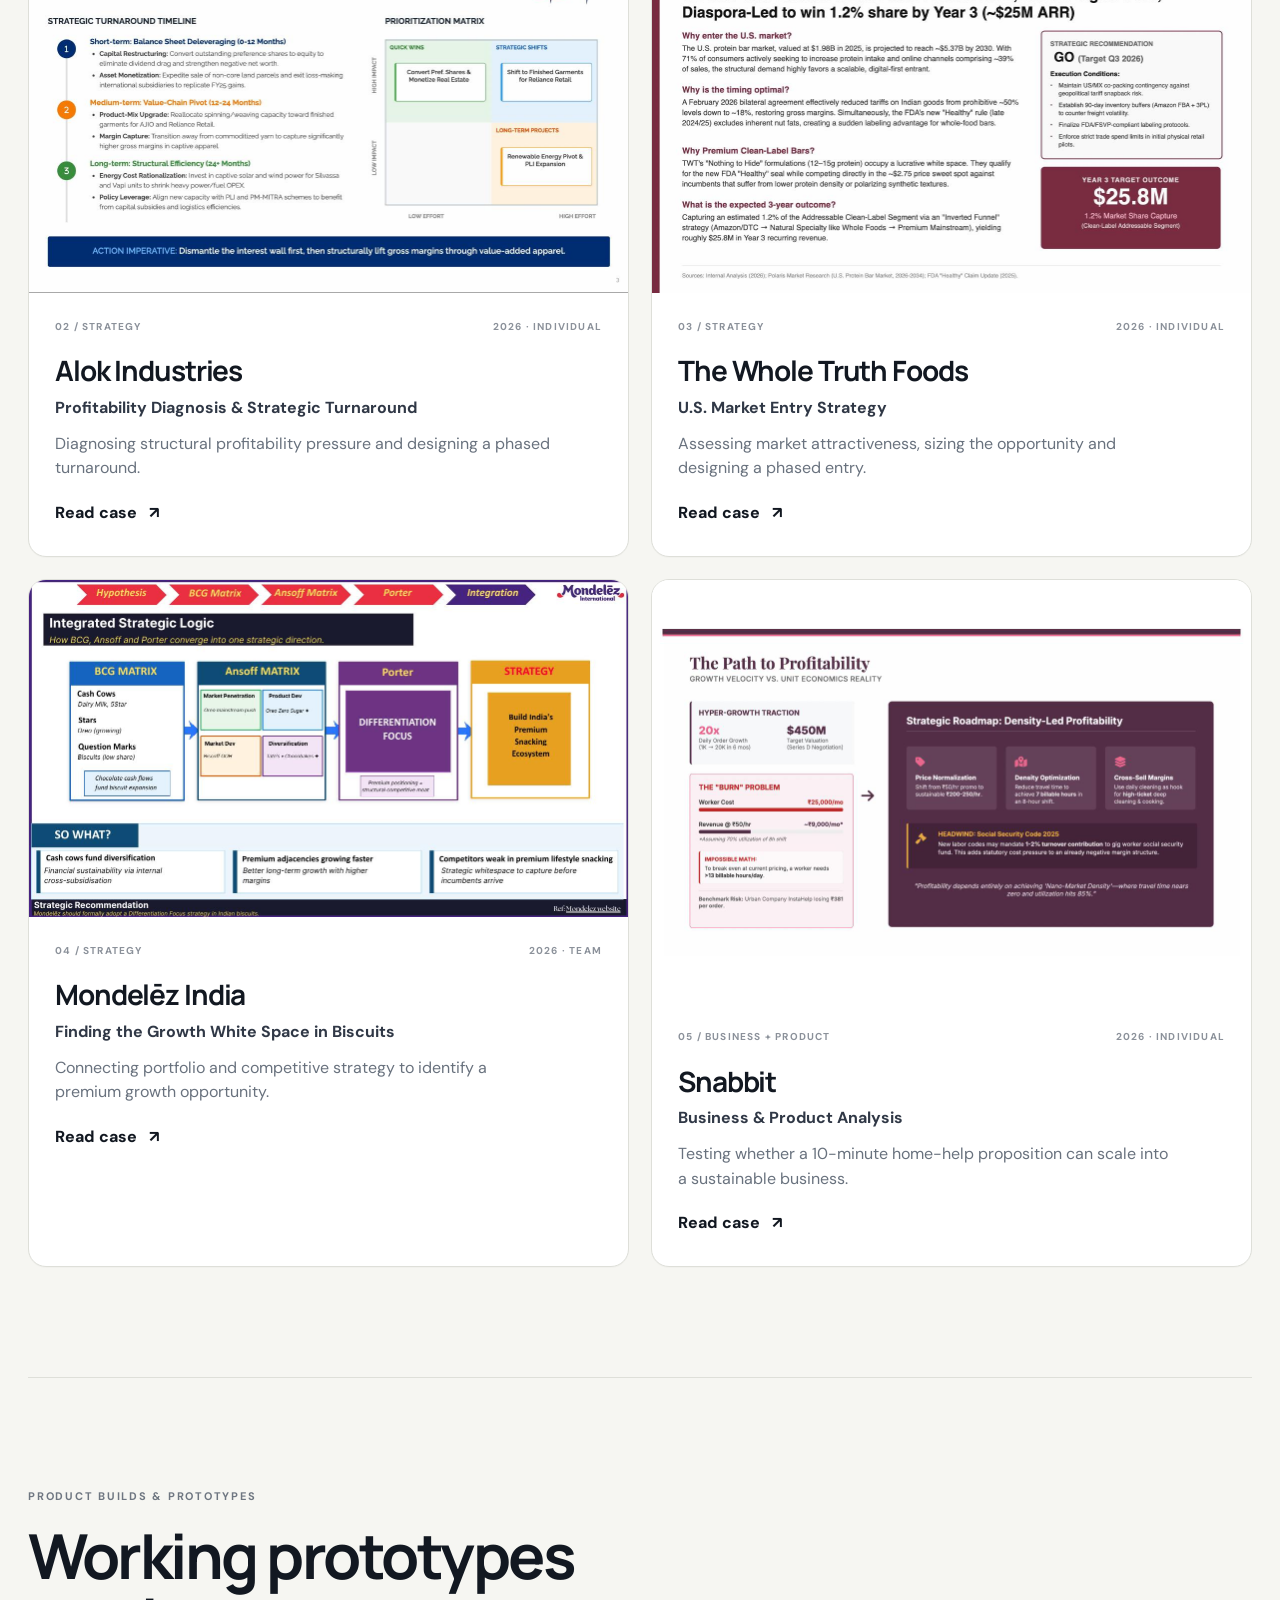
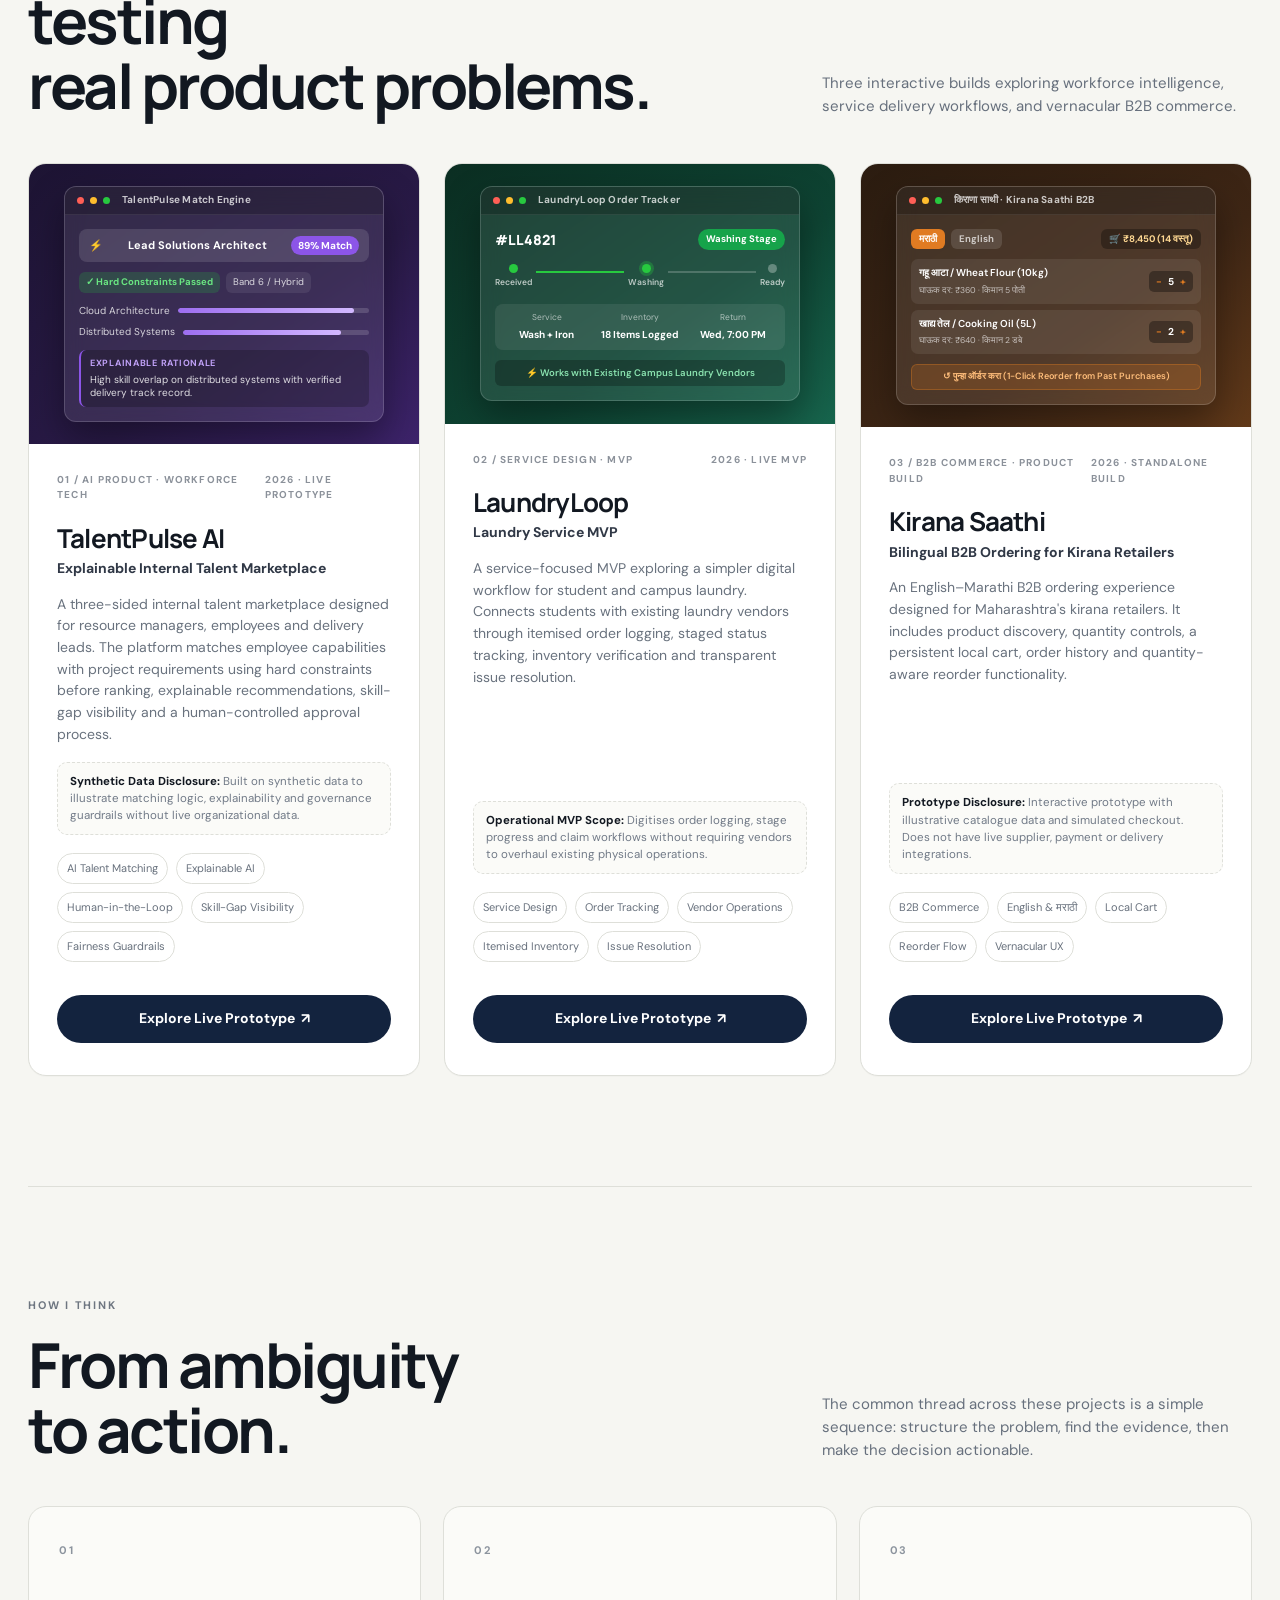
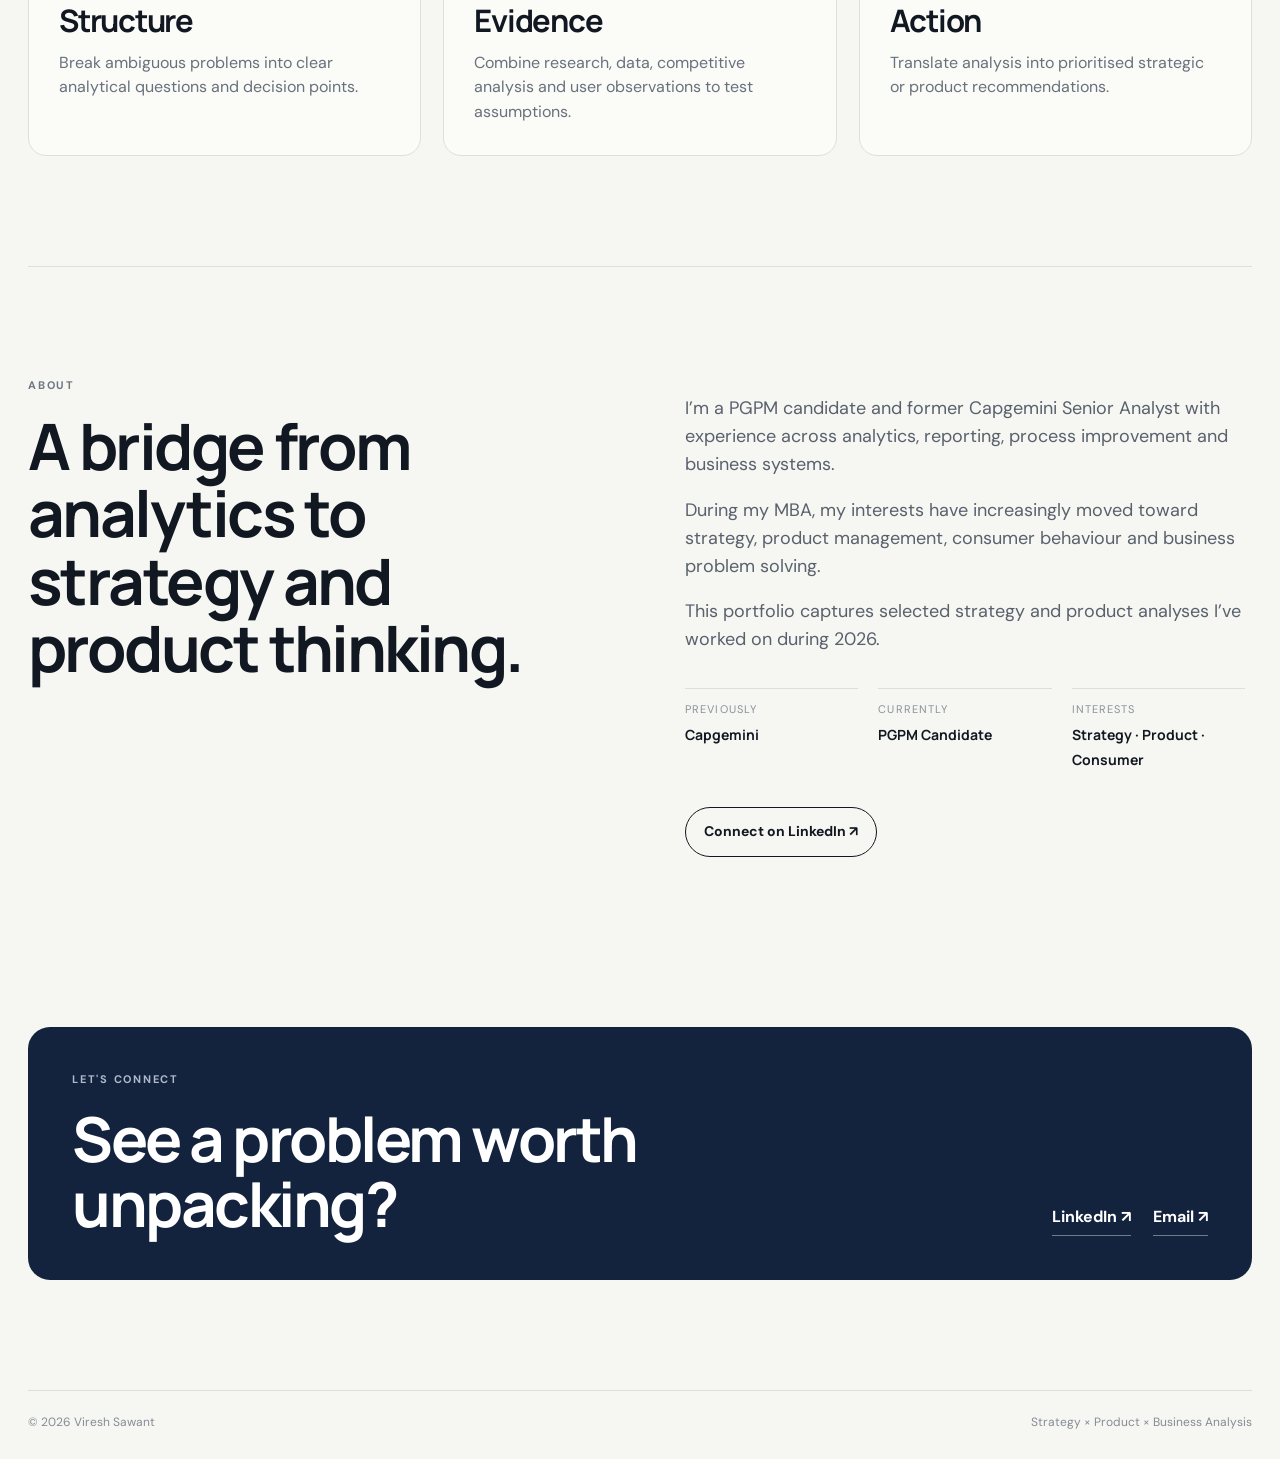
==== commit 3946b2f0: "Add Product Builds & Prototypes section with three interactive projects Expand the portfolio beyond " ====
--- a/index.html
+++ b/index.html
@@ -17,6 +17,7 @@
       <a class="brand" href="#top" aria-label="Viresh Sawant home">VIRESH SAWANT</a>
       <nav class="nav-links" aria-label="Primary navigation">
         <a href="#work">Work</a>
+        <a href="#builds">Product Builds</a>
         <a href="#approach">How I Think</a>
         <a href="#about">About</a>
         <a href="https://www.linkedin.com/in/vireshsawant01/" target="_blank" rel="noreferrer">LinkedIn ↗</a>
@@ -111,6 +112,223 @@
               <p class="project-title">Business &amp; Product Analysis</p>
               <p class="project-desc">Testing whether a 10-minute home-help proposition can scale into a sustainable business.</p>
               <button class="arrow-link project-open">Read case <span>↗</span></button>
+            </div>
+          </article>
+        </div>
+      </section>
+
+      <section id="builds" class="section builds-section">
+        <div class="section-head reveal">
+          <div>
+            <p class="eyebrow">PRODUCT BUILDS &amp; PROTOTYPES</p>
+            <h2>Working prototypes testing<br>real product problems.</h2>
+          </div>
+          <p class="section-intro">Three interactive builds exploring workforce intelligence, service delivery workflows, and vernacular B2B commerce.</p>
+        </div>
+
+        <div class="builds-grid">
+          <article class="build-card reveal">
+            <div class="build-thumb thumb-talentpulse" aria-hidden="true">
+              <div class="thumb-ui">
+                <div class="thumb-ui-header">
+                  <span class="thumb-dot red"></span>
+                  <span class="thumb-dot yellow"></span>
+                  <span class="thumb-dot green"></span>
+                  <span class="thumb-ui-title">TalentPulse Match Engine</span>
+                </div>
+                <div class="thumb-ui-body">
+                  <div class="thumb-role-pill">
+                    <span class="role-icon">⚡</span>
+                    <span class="role-name">Lead Solutions Architect</span>
+                    <span class="role-match">89% Match</span>
+                  </div>
+                  <div class="thumb-constraint-row">
+                    <span class="constraint-badge ok">✓ Hard Constraints Passed</span>
+                    <span class="constraint-badge">Band 6 / Hybrid</span>
+                  </div>
+                  <div class="thumb-bar-list">
+                    <div class="thumb-bar-item">
+                      <span>Cloud Architecture</span>
+                      <div class="thumb-bar-track"><div class="thumb-bar-fill fill-purple" style="width: 92%"></div></div>
+                    </div>
+                    <div class="thumb-bar-item">
+                      <span>Distributed Systems</span>
+                      <div class="thumb-bar-track"><div class="thumb-bar-fill fill-purple" style="width: 85%"></div></div>
+                    </div>
+                  </div>
+                  <div class="thumb-explain-box">
+                    <span class="explain-label">Explainable Rationale</span>
+                    <p class="explain-text">High skill overlap on distributed systems with verified delivery track record.</p>
+                  </div>
+                </div>
+              </div>
+            </div>
+            <div class="build-info">
+              <div class="project-topline">
+                <span>01 / AI PRODUCT · WORKFORCE TECH</span>
+                <span>2026 · LIVE PROTOTYPE</span>
+              </div>
+              <h3>TalentPulse AI</h3>
+              <p class="build-subtitle">Explainable Internal Talent Marketplace</p>
+              <p class="build-desc">A three-sided internal talent marketplace designed for resource managers, employees and delivery leads. The platform matches employee capabilities with project requirements using hard constraints before ranking, explainable recommendations, skill-gap visibility and a human-controlled approval process.</p>
+              <div class="build-note">
+                <strong>Synthetic Data Disclosure:</strong> Built on synthetic data to illustrate matching logic, explainability and governance guardrails without live organizational data.
+              </div>
+              <div class="chips">
+                <span>AI Talent Matching</span>
+                <span>Explainable AI</span>
+                <span>Human-in-the-Loop</span>
+                <span>Skill-Gap Visibility</span>
+                <span>Fairness Guardrails</span>
+              </div>
+              <div class="build-actions">
+                <a class="btn btn-primary build-btn" href="https://talentplusai.netlify.app" target="_blank" rel="noreferrer">
+                  Explore Live Prototype <span>↗</span>
+                </a>
+              </div>
+            </div>
+          </article>
+
+          <article class="build-card reveal">
+            <div class="build-thumb thumb-laundryloop" aria-hidden="true">
+              <div class="thumb-ui">
+                <div class="thumb-ui-header">
+                  <span class="thumb-dot red"></span>
+                  <span class="thumb-dot yellow"></span>
+                  <span class="thumb-dot green"></span>
+                  <span class="thumb-ui-title">LaundryLoop Order Tracker</span>
+                </div>
+                <div class="thumb-ui-body">
+                  <div class="thumb-order-head">
+                    <span class="order-id">#LL4821</span>
+                    <span class="order-status-pill">Washing Stage</span>
+                  </div>
+                  <div class="thumb-timeline">
+                    <div class="timeline-step done">
+                      <span class="step-dot"></span>
+                      <span class="step-label">Received</span>
+                    </div>
+                    <div class="timeline-line done"></div>
+                    <div class="timeline-step current">
+                      <span class="step-dot"></span>
+                      <span class="step-label">Washing</span>
+                    </div>
+                    <div class="timeline-line"></div>
+                    <div class="timeline-step">
+                      <span class="step-dot"></span>
+                      <span class="step-label">Ready</span>
+                    </div>
+                  </div>
+                  <div class="thumb-loop-details">
+                    <div class="loop-detail-item">
+                      <span class="detail-label">Service</span>
+                      <strong>Wash + Iron</strong>
+                    </div>
+                    <div class="loop-detail-item">
+                      <span class="detail-label">Inventory</span>
+                      <strong>18 Items Logged</strong>
+                    </div>
+                    <div class="loop-detail-item">
+                      <span class="detail-label">Return</span>
+                      <strong>Wed, 7:00 PM</strong>
+                    </div>
+                  </div>
+                  <div class="thumb-vendor-badge">
+                    <span>⚡ Works with Existing Campus Laundry Vendors</span>
+                  </div>
+                </div>
+              </div>
+            </div>
+            <div class="build-info">
+              <div class="project-topline">
+                <span>02 / SERVICE DESIGN · MVP</span>
+                <span>2026 · LIVE MVP</span>
+              </div>
+              <h3>LaundryLoop</h3>
+              <p class="build-subtitle">Laundry Service MVP</p>
+              <p class="build-desc">A service-focused MVP exploring a simpler digital workflow for student and campus laundry. Connects students with existing laundry vendors through itemised order logging, staged status tracking, inventory verification and transparent issue resolution.</p>
+              <div class="build-note">
+                <strong>Operational MVP Scope:</strong> Digitises order logging, stage progress and claim workflows without requiring vendors to overhaul existing physical operations.
+              </div>
+              <div class="chips">
+                <span>Service Design</span>
+                <span>Order Tracking</span>
+                <span>Vendor Operations</span>
+                <span>Itemised Inventory</span>
+                <span>Issue Resolution</span>
+              </div>
+              <div class="build-actions">
+                <a class="btn btn-primary build-btn" href="https://laundryloop-mvp-plat-eap2.bolt.host" target="_blank" rel="noreferrer">
+                  Explore Live Prototype <span>↗</span>
+                </a>
+              </div>
+            </div>
+          </article>
+
+          <article class="build-card reveal">
+            <div class="build-thumb thumb-kiranasaathi" aria-hidden="true">
+              <div class="thumb-ui">
+                <div class="thumb-ui-header">
+                  <span class="thumb-dot red"></span>
+                  <span class="thumb-dot yellow"></span>
+                  <span class="thumb-dot green"></span>
+                  <span class="thumb-ui-title">किराणा साथी · Kirana Saathi B2B</span>
+                </div>
+                <div class="thumb-ui-body">
+                  <div class="thumb-lang-bar">
+                    <span class="lang-pill active">मराठी</span>
+                    <span class="lang-pill">English</span>
+                    <span class="cart-pill">🛒 ₹8,450 (14 वस्तू)</span>
+                  </div>
+                  <div class="thumb-kirana-items">
+                    <div class="kirana-item-row">
+                      <div class="item-text">
+                        <strong>गहू आटा / Wheat Flour (10kg)</strong>
+                        <span>घाऊक दर: ₹360 · किमान 5 पोती</span>
+                      </div>
+                      <div class="item-qty">
+                        <span>-</span><b>5</b><span>+</span>
+                      </div>
+                    </div>
+                    <div class="kirana-item-row">
+                      <div class="item-text">
+                        <strong>खाद्य तेल / Cooking Oil (5L)</strong>
+                        <span>घाऊक दर: ₹640 · किमान 2 डबे</span>
+                      </div>
+                      <div class="item-qty">
+                        <span>-</span><b>2</b><span>+</span>
+                      </div>
+                    </div>
+                  </div>
+                  <div class="thumb-reorder-banner">
+                    <span>↺ पुन्हा ऑर्डर करा (1-Click Reorder from Past Purchases)</span>
+                  </div>
+                </div>
+              </div>
+            </div>
+            <div class="build-info">
+              <div class="project-topline">
+                <span>03 / B2B COMMERCE · PRODUCT BUILD</span>
+                <span>2026 · STANDALONE BUILD</span>
+              </div>
+              <h3>Kirana Saathi</h3>
+              <p class="build-subtitle">Bilingual B2B Ordering for Kirana Retailers</p>
+              <p class="build-desc">An English–Marathi B2B ordering experience designed for Maharashtra's kirana retailers. It includes product discovery, quantity controls, a persistent local cart, order history and quantity-aware reorder functionality.</p>
+              <div class="build-note">
+                <strong>Prototype Disclosure:</strong> Interactive prototype with illustrative catalogue data and simulated checkout. Does not have live supplier, payment or delivery integrations.
+              </div>
+              <div class="chips">
+                <span>B2B Commerce</span>
+                <span>English &amp; मराठी</span>
+                <span>Local Cart</span>
+                <span>Reorder Flow</span>
+                <span>Vernacular UX</span>
+              </div>
+              <div class="build-actions">
+                <a class="btn btn-primary build-btn" href="kirana-saathi.html">
+                  Explore Live Prototype <span>↗</span>
+                </a>
+              </div>
             </div>
           </article>
         </div>
--- a/style.css
+++ b/style.css
@@ -129,6 +129,87 @@
 .small-note{font-size:11px;color:#8c939d;margin-top:12px}
 .reveal{opacity:0;transform:translateY(16px);transition:opacity .65s ease,transform .65s ease}
 .reveal.visible{opacity:1;transform:none}
+
+/* Product Builds & Prototypes Section */
+.builds-section{border-top:1px solid var(--line)}
+.builds-grid{display:grid;grid-template-columns:repeat(3,1fr);gap:24px}
+.build-card{background:var(--card);border:1px solid var(--line);border-radius:18px;overflow:hidden;box-shadow:0 1px 0 rgba(0,0,0,.02);transition:transform .25s ease,box-shadow .25s ease,border-color .25s ease;display:flex;flex-direction:column}
+.build-card:hover{transform:translateY(-5px);box-shadow:var(--shadow);border-color:#ccd0cb}
+
+.build-thumb{min-height:260px;position:relative;overflow:hidden;display:flex;align-items:center;justify-content:center;padding:22px;transition:transform .5s ease}
+.build-card:hover .build-thumb{transform:scale(1.015)}
+
+.thumb-talentpulse{background:linear-gradient(145deg,#1d1433 0%,#291a47 60%,#3d236b 100%)}
+.thumb-laundryloop{background:linear-gradient(145deg,#0b2e22 0%,#0e4433 60%,#17654d 100%)}
+.thumb-kiranasaathi{background:linear-gradient(145deg,#2b1c10 0%,#3e2615 60%,#613919 100%)}
+
+.thumb-ui{width:100%;max-width:320px;background:rgba(255,255,255,.09);backdrop-filter:blur(10px);border:1px solid rgba(255,255,255,.16);border-radius:12px;overflow:hidden;box-shadow:0 16px 36px rgba(0,0,0,.35);font-family:'DM Sans',sans-serif;color:#fff}
+.thumb-ui-header{height:28px;background:rgba(0,0,0,.22);display:flex;align-items:center;padding:0 12px;gap:6px;border-bottom:1px solid rgba(255,255,255,.08)}
+.thumb-dot{width:7px;height:7px;border-radius:50%}
+.thumb-dot.red{background:#ff5f56}
+.thumb-dot.yellow{background:#ffbd2e}
+.thumb-dot.green{background:#27c93f}
+.thumb-ui-title{font-size:10px;font-weight:700;color:rgba(255,255,255,.75);margin-left:6px;letter-spacing:.02em;white-space:nowrap;overflow:hidden;text-overflow:ellipsis}
+.thumb-ui-body{padding:14px;display:flex;flex-direction:column;gap:10px;font-size:11px}
+
+/* TalentPulse UI mock */
+.thumb-role-pill{display:flex;align-items:center;justify-content:space-between;background:rgba(255,255,255,.12);padding:7px 10px;border-radius:8px;font-weight:700}
+.thumb-role-pill .role-name{font-size:11px;color:#fff}
+.thumb-role-pill .role-match{background:#8c55e8;color:#fff;font-size:10px;padding:2px 7px;border-radius:999px;font-weight:700}
+.thumb-constraint-row{display:flex;gap:6px;flex-wrap:wrap}
+.constraint-badge{font-size:9.5px;padding:3px 7px;border-radius:6px;background:rgba(255,255,255,.08);color:rgba(255,255,255,.8)}
+.constraint-badge.ok{background:rgba(39,201,63,.2);color:#6ae682;font-weight:700}
+.thumb-bar-list{display:flex;flex-direction:column;gap:6px}
+.thumb-bar-item{display:flex;align-items:center;justify-content:space-between;gap:8px;font-size:10px;color:rgba(255,255,255,.8)}
+.thumb-bar-track{flex:1;height:5px;background:rgba(255,255,255,.15);border-radius:999px;overflow:hidden}
+.thumb-bar-fill{height:100%;border-radius:999px}
+.thumb-bar-fill.fill-purple{background:linear-gradient(90deg,#9d6ef0,#d2b8ff)}
+.thumb-explain-box{background:rgba(0,0,0,.22);border-radius:7px;padding:7px 9px;border-left:2px solid #8c55e8}
+.explain-label{font-size:9px;text-transform:uppercase;letter-spacing:.08em;color:#c0a1f7;font-weight:700;display:block;margin-bottom:2px}
+.explain-text{margin:0;font-size:10px;line-height:1.35;color:rgba(255,255,255,.85)}
+
+/* LaundryLoop UI mock */
+.thumb-order-head{display:flex;align-items:center;justify-content:space-between}
+.order-id{font-family:'Manrope',sans-serif;font-weight:800;font-size:14px;color:#fff}
+.order-status-pill{background:#16a34a;color:#fff;font-size:9.5px;font-weight:700;padding:3px 8px;border-radius:999px}
+.thumb-timeline{display:flex;align-items:center;justify-content:space-between;padding:4px 0}
+.timeline-step{display:flex;flex-direction:column;align-items:center;gap:3px}
+.timeline-step .step-dot{width:9px;height:9px;border-radius:50%;background:rgba(255,255,255,.3)}
+.timeline-step.done .step-dot{background:#27c93f}
+.timeline-step.current .step-dot{background:#27c93f;box-shadow:0 0 0 3px rgba(39,201,63,.3)}
+.step-label{font-size:8.5px;color:rgba(255,255,255,.7);font-weight:600}
+.timeline-line{flex:1;height:2px;background:rgba(255,255,255,.2);margin:0 4px 10px}
+.timeline-line.done{background:#27c93f}
+.thumb-loop-details{display:grid;grid-template-columns:repeat(3,1fr);gap:6px;background:rgba(255,255,255,.08);padding:7px 8px;border-radius:8px;text-align:center}
+.loop-detail-item .detail-label{display:block;font-size:8.5px;color:rgba(255,255,255,.6);margin-bottom:2px}
+.loop-detail-item strong{font-size:10px;color:#fff;white-space:nowrap}
+.thumb-vendor-badge{background:rgba(0,0,0,.25);border-radius:6px;padding:6px 8px;text-align:center;font-size:9.5px;color:#8be3b0;font-weight:600}
+
+/* Kirana Saathi UI mock */
+.thumb-lang-bar{display:flex;align-items:center;gap:6px}
+.lang-pill{font-size:9.5px;font-weight:700;padding:3px 8px;border-radius:6px;background:rgba(255,255,255,.12);color:rgba(255,255,255,.7)}
+.lang-pill.active{background:#e07b22;color:#fff}
+.cart-pill{margin-left:auto;font-size:9.5px;font-weight:700;background:rgba(0,0,0,.3);padding:3px 8px;border-radius:6px;color:#ffd993}
+.thumb-kirana-items{display:flex;flex-direction:column;gap:6px}
+.kirana-item-row{display:flex;align-items:center;justify-content:space-between;gap:8px;background:rgba(255,255,255,.08);padding:6px 8px;border-radius:7px}
+.item-text strong{display:block;font-size:10px;color:#fff;font-weight:600}
+.item-text span{font-size:8.5px;color:rgba(255,255,255,.65)}
+.item-qty{display:flex;align-items:center;gap:6px;background:rgba(0,0,0,.35);padding:3px 7px;border-radius:5px;font-size:10px;font-weight:700}
+.item-qty span{color:#e07b22}
+.item-qty b{color:#fff}
+.thumb-reorder-banner{background:rgba(224,123,34,.2);border:1px solid rgba(224,123,34,.35);border-radius:6px;padding:5px 7px;text-align:center;font-size:9px;color:#ffbe7b;font-weight:600}
+
+/* Build Info & Content */
+.build-info{padding:28px 28px 32px;display:flex;flex-direction:column;flex:1}
+.build-info h3{font-size:26px;letter-spacing:-.03em;margin:0 0 6px}
+.build-subtitle{font-weight:700;color:#303846;font-size:14px;margin:0 0 14px}
+.build-desc{color:#69727e;font-size:14px;line-height:1.55;margin:0 0 16px;flex:1}
+.build-note{font-size:11.5px;line-height:1.5;color:#717a87;background:#fbfbf8;border:1px dashed var(--line);border-radius:10px;padding:10px 12px;margin-bottom:18px}
+.build-note strong{color:var(--ink);font-weight:700}
+.build-actions{margin-top:auto;padding-top:8px}
+.build-btn{width:100%;gap:6px;box-shadow:none}
+.build-btn:hover{box-shadow:0 8px 20px rgba(19,35,62,.15)}
+
 @media (max-width:900px){
   .site-shell{padding:0 18px}
   .nav{height:70px}
@@ -144,6 +225,9 @@
   .featured-card{grid-template-columns:1fr}
   .featured-card .project-image-wrap{min-height:280px}
   .project-grid{grid-template-columns:1fr}
+  .builds-grid{grid-template-columns:1fr;gap:22px}
+  .build-thumb{min-height:230px}
+  .build-info{padding:24px}
   .approach-grid{grid-template-columns:1fr}
   .about-grid{grid-template-columns:1fr;gap:36px}
   .about-facts{grid-template-columns:1fr}
@@ -164,6 +248,7 @@
   .project-topline{display:block}
   .project-topline span{display:block;margin-bottom:5px}
   .project-info{padding:26px}
+  .build-info{padding:20px}
   .contact-panel{padding:30px 24px}
   .footer{display:block}
   .footer div:last-child{margin-top:6px}
